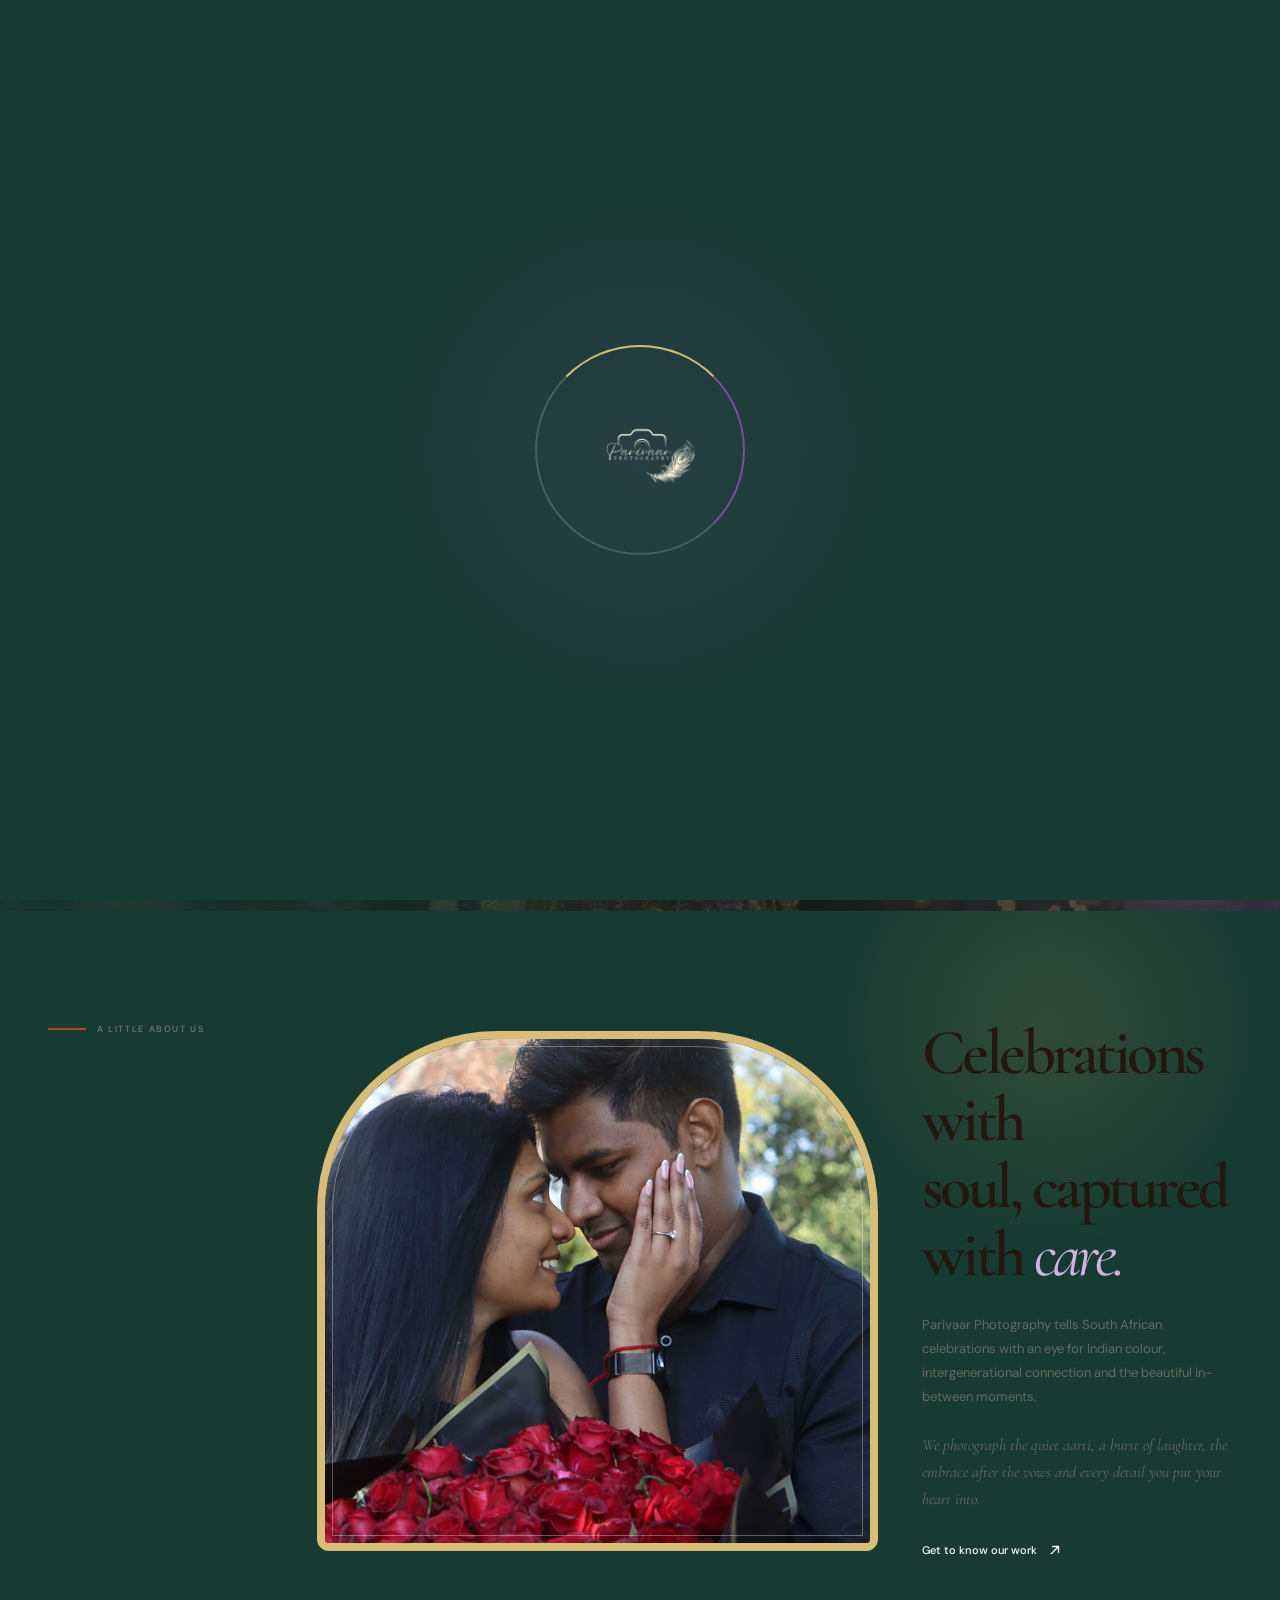
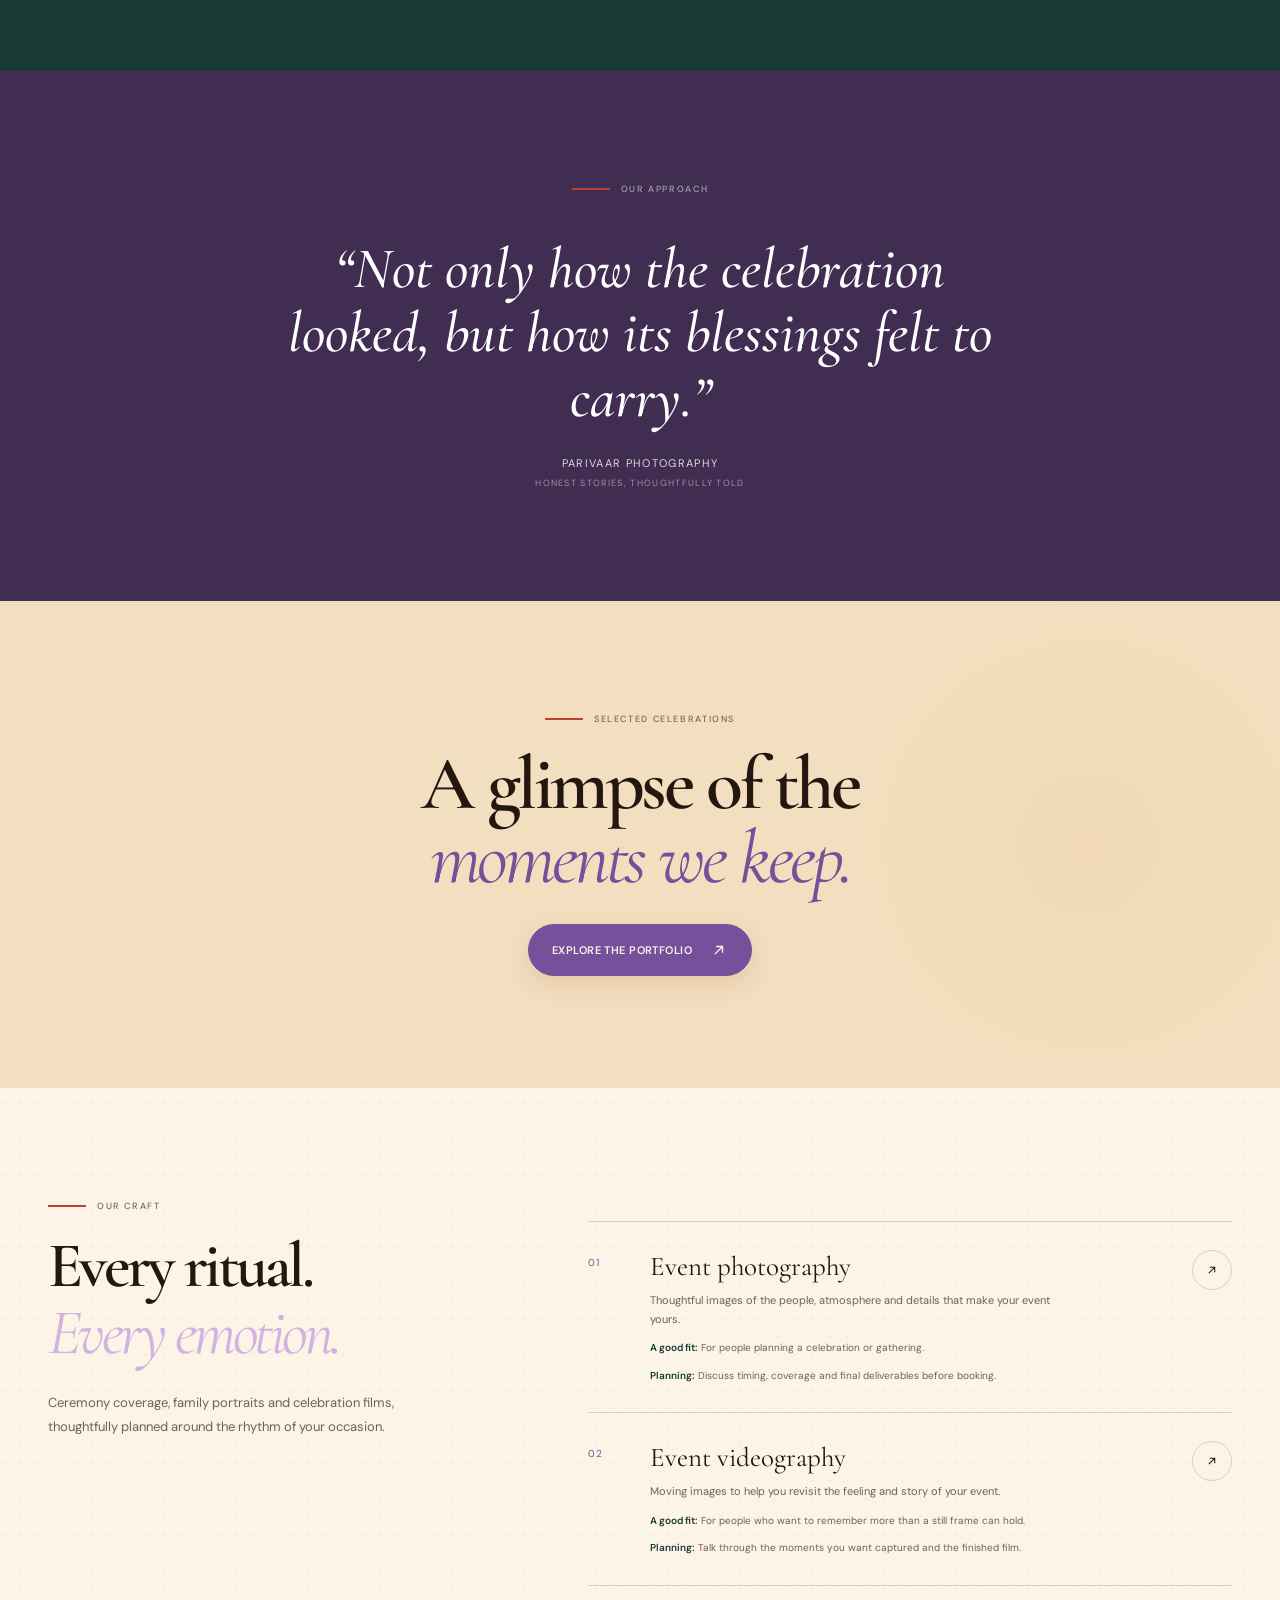
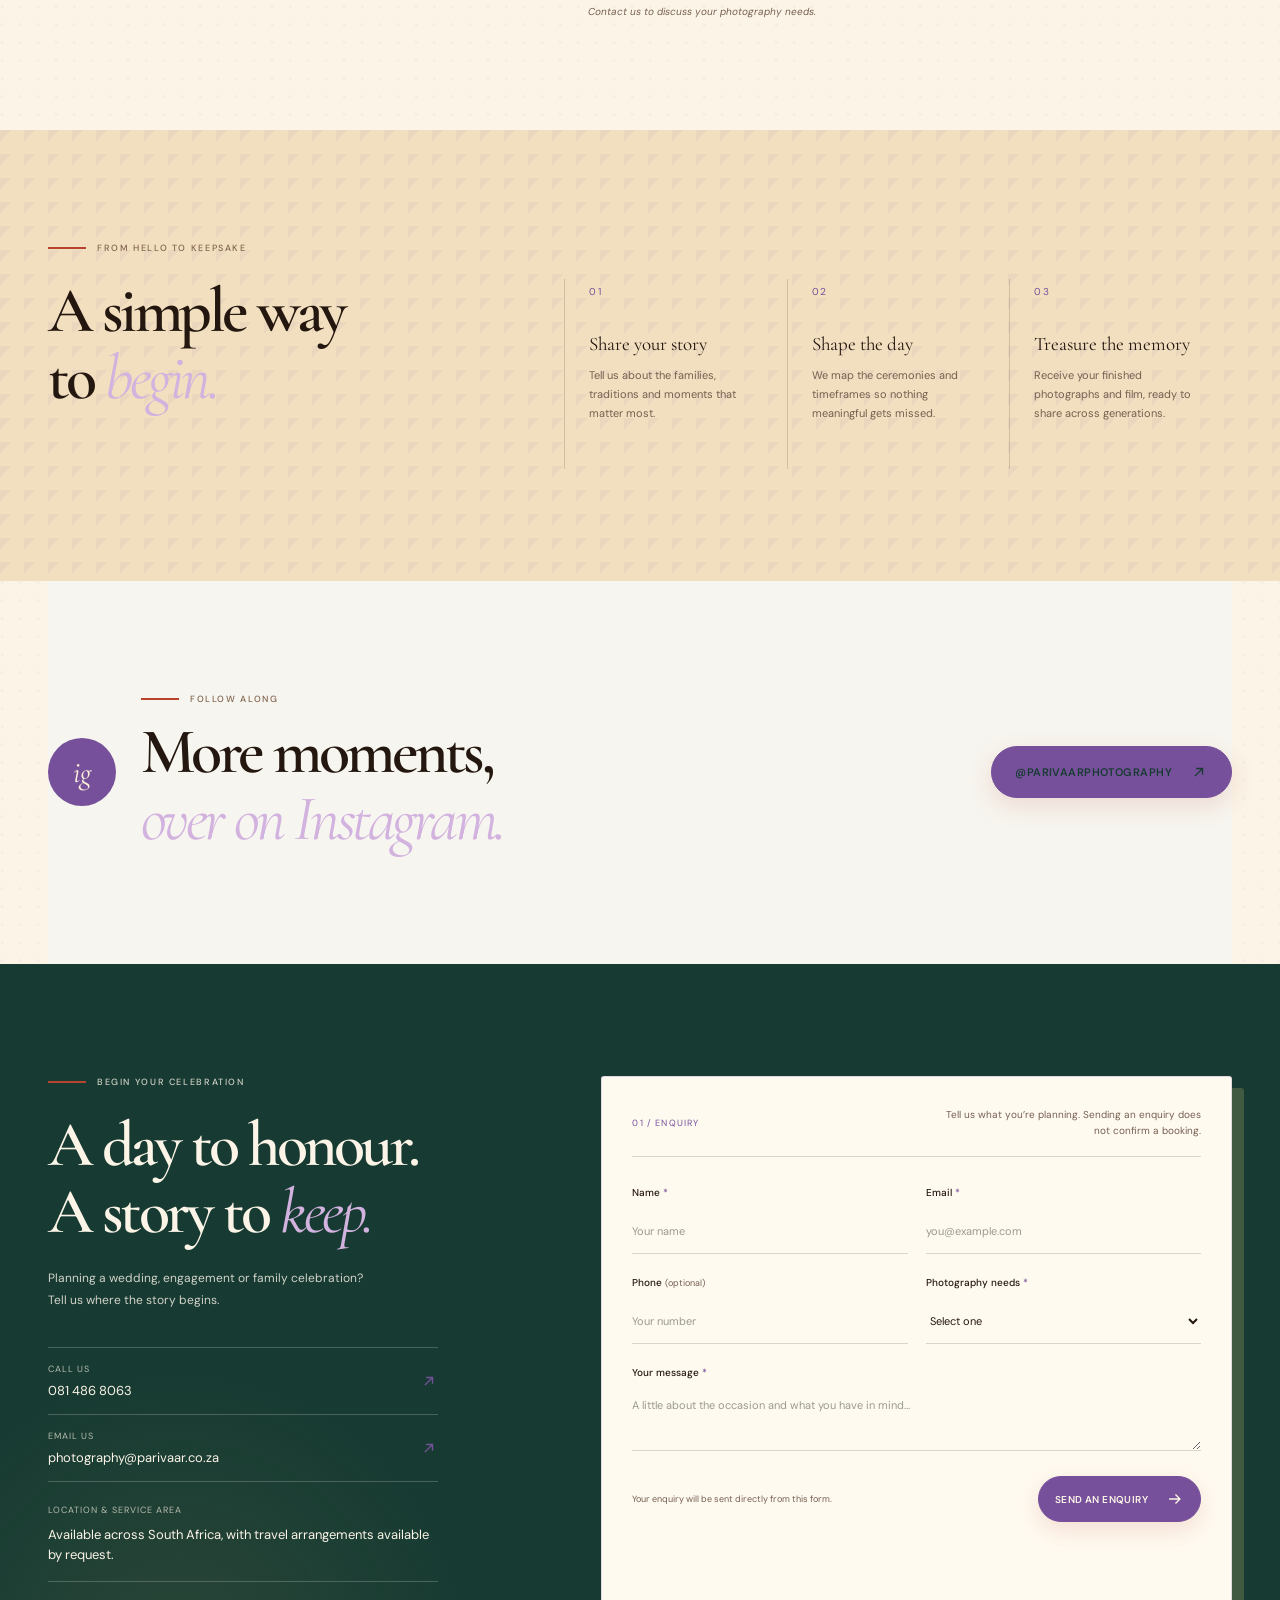
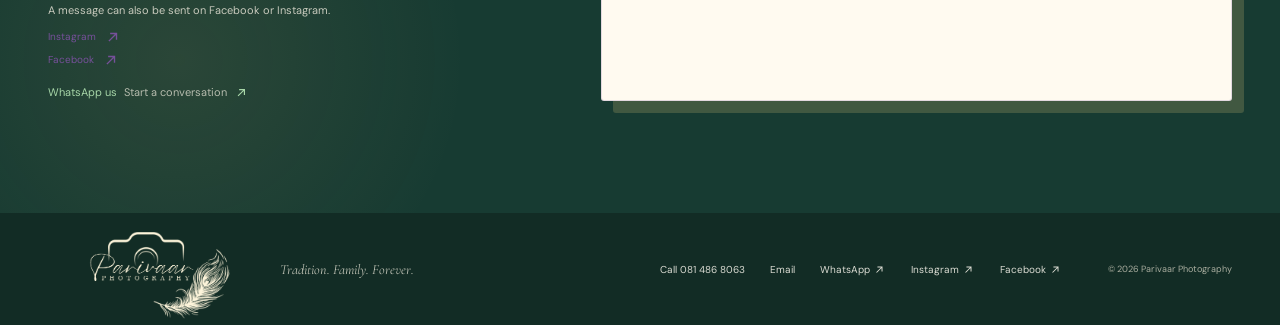
==== index.html @ 9e21ea5f "Add files via upload 1st test for the website" ====
<!doctype html>
<html lang="en">
  <head>
    <meta charset="UTF-8" />
    <meta name="viewport" content="width=device-width, initial-scale=1.0" />
    <meta name="theme-color" content="#304638" />
    <meta
      name="description"
      content="Parivaar Photography captures events through photography and videography. Get in touch to discuss your photography needs."
    />
    <meta property="og:title" content="Parivaar Photography — Moments, remembered" />
    <meta
      property="og:description"
      content="Event photography and videography by Parivaar Photography. Contact us to discuss your photography needs."
    />
    <meta property="og:type" content="website" />
    <title>Parivaar Photography — Moments, remembered</title>
    <link rel="preconnect" href="https://fonts.googleapis.com" />
    <link rel="preconnect" href="https://fonts.gstatic.com" crossorigin />
    <link
      href="https://fonts.googleapis.com/css2?family=DM+Sans:wght@400;500;600;700&family=Cormorant+Garamond:ital,wght@0,500;0,600;1,500&family=Playfair+Display:wght@400;500;600&display=swap"
      rel="stylesheet"
    />
    <script type="module" crossorigin src="/assets/main-JdEcLT1z.js"></script>
    <link rel="modulepreload" crossorigin href="/assets/styles-Bk2eVYjl.js">
    <link rel="modulepreload" crossorigin href="/assets/App-BiT5MxZ3.js">
    <link rel="stylesheet" crossorigin href="/assets/styles-DM1XpY5y.css">
  </head>
  <body>
    <div id="root"></div>
  </body>
</html>
---- assets/styles-DM1XpY5y.css ----
:root{font-family:DM Sans,sans-serif;color:#242820;background:#f5f2ea;font-synthesis:none;text-rendering:optimizeLegibility;-webkit-font-smoothing:antialiased;-moz-osx-font-smoothing:grayscale;font-optical-sizing:auto;font-weight:400;--paper: #f5f2ea;--paper-deep: #ece9ef;--ink: #242820;--muted: #73756a;--green: #304638;--green-light: #687b69;--purple: #76538d;--purple-light: #cbb8df;--rule: rgba(36, 40, 32, .18);--serif: "Playfair Display", Georgia, serif}*{box-sizing:border-box}html{min-width:320px;scroll-behavior:smooth;scroll-padding-top:6rem}body{min-width:320px;margin:0}body,button,input,select,textarea{font-family:DM Sans,sans-serif}button,a,input,select,textarea{-webkit-tap-highlight-color:transparent}a{color:inherit;text-decoration:none}button,input,select,textarea{font:inherit}button:focus-visible,a:focus-visible,input:focus-visible,select:focus-visible,textarea:focus-visible{outline:2px solid var(--purple);outline-offset:4px}::selection{color:var(--paper);background:var(--green)}.section-wrap{width:min(100% - 112px,1320px);margin-inline:auto}.section-space{padding-block:132px}.skip-link{position:fixed;z-index:20;top:12px;left:12px;padding:12px 16px;transform:translateY(-160%);color:var(--paper);background:var(--green)}.skip-link:focus{transform:translateY(0)}.site-header{position:relative;z-index:5;border-bottom:1px solid var(--rule)}.header-inner{display:flex;width:min(100% - 112px,1440px);min-height:92px;align-items:center;justify-content:space-between;margin-inline:auto}.brand{display:inline-flex;align-items:center;gap:12px;min-width:206px}.brand__monogram{display:grid;width:40px;height:40px;place-items:center;border:1px solid var(--green);border-radius:50%;color:var(--green);font-family:var(--serif);font-size:24px;line-height:1}.brand__monogram span{color:var(--purple)}.brand__name{display:grid;gap:2px;font-size:10px;font-weight:600;letter-spacing:.14em;line-height:1.15;text-transform:uppercase}.main-nav{display:flex;align-items:center;gap:clamp(22px,3.2vw,52px);margin-left:auto;margin-right:clamp(35px,6vw,92px)}.main-nav a,.footer-links a{transition:color .18s ease}.main-nav a{color:#56584f;font-size:12px}.main-nav a:hover,.footer-links a:hover{color:var(--purple)}.button{display:inline-flex;min-height:54px;align-items:center;justify-content:center;gap:18px;padding:0 23px;border:1px solid var(--green);color:var(--paper);background:var(--green);cursor:pointer;font-size:12px;font-weight:500;transition:color .18s ease,background .18s ease,border-color .18s ease}.button:hover{border-color:var(--purple);background:var(--purple)}.button--small{min-height:44px;gap:12px;padding-inline:16px;font-size:11px}.button--outline:hover{color:var(--paper);background:var(--green);border-color:var(--green)}.arrow-icon{width:18px;height:18px;flex:0 0 auto;transition:transform .18s ease}a:hover .arrow-icon,button:hover .arrow-icon{transform:translate(3px)}.arrow-icon--diagonal{transform:rotate(-45deg)}a:hover .arrow-icon--diagonal,button:hover .arrow-icon--diagonal{transform:rotate(-45deg) translate(3px)}.hero{position:relative;display:grid;min-height:690px;grid-template-columns:.92fr 1.08fr;align-items:center;padding-block:72px 105px}.hero__copy{position:relative;z-index:1;padding:0 0 25px 3.6%}.eyebrow{display:flex;align-items:center;gap:11px;margin:0;color:var(--muted);font-size:10px;font-weight:500;letter-spacing:.13em;text-transform:uppercase}.eyebrow__line{width:28px;height:1px;background:var(--purple)}h1,h2,h3,p,figure{margin-top:0}.hero h1{margin:32px 0 22px;font-family:var(--serif);font-size:clamp(68px,8.3vw,116px);font-weight:400;letter-spacing:-.07em;line-height:.98}h1 em,h2 em{color:var(--purple);font-weight:400}.hero__intro{max-width:355px;margin-bottom:30px;color:#696b61;font-size:14px;line-height:1.8}.hero__note{display:block;margin-top:24px;color:#898a7f;font-family:var(--serif);font-size:14px;font-style:italic}.hero__visual{position:relative;min-height:510px;margin-left:-3%}.hero__image,.photo-placeholder--hero{width:100%;height:510px}.hero__image{display:block;object-fit:cover;object-position:center}.photo-placeholder{position:relative;display:grid;overflow:hidden;place-items:center;isolation:isolate;background:#777a66}.photo-placeholder:before,.photo-placeholder:after,.photo-placeholder__sun,.photo-placeholder__landscape{position:absolute;z-index:-1;display:block;content:""}.photo-placeholder--olive{background:radial-gradient(ellipse at 68% 28%,rgba(172,160,194,.38),transparent 31%),linear-gradient(132deg,#687761,#304638 63%,#252f29)}.photo-placeholder--plum{background:radial-gradient(ellipse at 31% 35%,rgba(205,184,223,.46),transparent 34%),linear-gradient(145deg,#88749a,#544766 57%,#343642)}.photo-placeholder--lavender{background:radial-gradient(ellipse at 74% 26%,rgba(212,199,231,.52),transparent 31%),linear-gradient(138deg,#85819a,#5c6959 58%,#304638)}.photo-placeholder:before{top:9%;right:12%;bottom:9%;left:12%;border:1px solid rgba(245,242,234,.28)}.photo-placeholder--arch:after{bottom:-7%;left:24%;width:50%;height:83%;border:1px solid rgba(245,242,234,.48);border-bottom:0;border-radius:48% 48% 0 0}.photo-placeholder--window:after{top:19%;right:14%;width:43%;height:52%;border:1px solid rgba(245,242,234,.55);transform:rotate(7deg)}.photo-placeholder--circle:after{top:16%;left:24%;width:54%;aspect-ratio:1;border:1px solid rgba(245,242,234,.5);border-radius:50%}.photo-placeholder__sun{top:24%;left:51%;width:21%;aspect-ratio:1;border-radius:50%;background:#d6c7e780;filter:blur(1px)}.photo-placeholder__landscape{right:-12%;bottom:9%;left:-12%;height:37%;border-radius:50% 50% 0 0;background:#19221d61;transform:rotate(-5deg)}.photo-placeholder__caption{position:absolute;right:14%;bottom:13%;left:14%;display:grid;gap:6px;color:#f5f2ea;text-align:center}.photo-placeholder__caption-title{font-family:var(--serif);font-size:clamp(23px,2.5vw,34px);font-style:italic}.photo-placeholder__caption-note{font-size:9px;letter-spacing:.12em;opacity:.75;text-transform:uppercase}.photo-placeholder--hero:before{top:5%;right:5%;bottom:5%;left:5%}.photo-placeholder--hero .photo-placeholder__caption{right:10%;bottom:9%;left:10%}.photo-placeholder--hero .photo-placeholder__caption-title{font-size:clamp(26px,3vw,42px)}.hero__stamp{position:absolute;top:54px;right:-35px;display:grid;width:112px;height:112px;align-content:center;justify-content:center;border-radius:50%;color:var(--paper);background:var(--purple);font-family:var(--serif);font-size:15px;font-style:italic;line-height:1.2;text-align:center;transform:rotate(9deg)}.hero__visual-index{position:absolute;right:0;bottom:-28px;color:var(--muted);font-size:9px;letter-spacing:.14em}.hero__scroll{position:absolute;bottom:38px;left:3.6%;display:inline-flex;align-items:center;gap:13px;color:var(--muted);font-size:9px;letter-spacing:.11em;text-transform:uppercase}.hero__scroll-line{width:38px;height:1px;background:var(--purple);transition:width .18s ease}.hero__scroll:hover .hero__scroll-line{width:54px}.section-heading{display:flex;align-items:end;justify-content:space-between;margin-bottom:48px}.section-heading h2,.about h2,.services h2,.process h2,.instagram h2,.contact h2{margin:20px 0 0;font-family:var(--serif);font-size:clamp(44px,5.5vw,72px);font-weight:400;letter-spacing:-.055em;line-height:1.05}.section-heading__aside{max-width:245px;margin:0 0 5px;color:var(--muted);font-size:12px;line-height:1.75}.section-heading__aside span{display:block;margin-top:4px;font-size:10px;font-style:italic}.portfolio-page-intro{padding-top:88px;padding-bottom:20px}.portfolio-page-intro h1{margin:28px 0 16px;font-family:var(--serif);font-size:clamp(58px,8vw,104px);font-weight:400;letter-spacing:-.065em;line-height:.98}.portfolio-page-intro h1 em{color:var(--purple);font-weight:400}.portfolio-page-intro>p:last-child{max-width:390px;margin-bottom:0;color:#696b61;font-size:13px;line-height:1.8}.portfolio{padding-top:58px;padding-bottom:130px}.portfolio-grid{display:grid;grid-template-columns:1.04fr .82fr 1.04fr;align-items:start;gap:24px}.portfolio-card{min-width:0;margin-bottom:0}.portfolio-card:nth-child(3n+2){margin-top:62px}.portfolio-card:nth-child(3n+3){margin-top:15px}.portfolio-card__link{display:block;overflow:hidden;width:100%;background:#e7e2d9}.portfolio-card__image{display:block;width:100%;height:clamp(250px,32vw,430px);object-fit:cover;transition:transform .5s cubic-bezier(.2,.65,.3,1)}.portfolio-card:nth-child(3n+2) .portfolio-card__image{height:clamp(230px,29vw,390px)}.portfolio-card:nth-child(3n+3) .portfolio-card__image{height:clamp(250px,34vw,440px)}.portfolio-card__link:hover .portfolio-card__image{transform:scale(1.035)}.portfolio-card__caption{display:flex;justify-content:space-between;padding-top:14px;color:var(--green);font-family:var(--serif);font-size:16px}.portfolio-card__index{color:#999a8d;font-family:DM Sans,sans-serif;font-size:9px}.portfolio__bottom{display:flex;align-items:center;justify-content:space-between;margin-top:42px;padding-top:16px;border-top:1px solid var(--rule);color:var(--muted);font-size:9px;letter-spacing:.1em;text-transform:uppercase}.text-link{display:inline-flex;align-items:center;gap:9px;color:var(--green);font-size:11px;font-weight:500;letter-spacing:0;text-transform:none}.about{overflow:hidden;background:var(--green);color:var(--paper)}.about__inner{position:relative;display:grid;grid-template-columns:.72fr 1.3fr .6fr;gap:38px}.about__eyebrow{display:flex;flex-direction:column;justify-content:space-between;min-height:300px}.about .eyebrow{color:#d1d1c5}.about__number{color:#a4a99a;font-size:10px;letter-spacing:.15em}.about__number i{padding-inline:7px;color:#bca8d1;font-style:normal}.about h2{margin:-4px 0 25px;color:var(--paper)}.about__body>p{max-width:480px;margin-bottom:15px;color:#d2d3c9;font-size:13px;line-height:1.85}.about__body .about__placeholder{max-width:430px;margin-top:23px;padding:13px 16px;border-left:1px solid var(--purple-light);color:#d2d3c9;background:#f5f2ea0f;font-size:11px;line-height:1.7}.about__body .text-link{margin-top:12px;color:#e6dcf0}.about__ornament{display:grid;align-content:center;justify-content:end;color:#f5f2ea2e;font-family:var(--serif);font-size:clamp(27px,3.2vw,46px);font-style:italic;line-height:1.08;text-align:right;transform:rotate(-8deg)}.services{display:grid;grid-template-columns:.84fr 1.16fr;gap:clamp(55px,11vw,160px)}.services__intro h2{margin-bottom:25px}.services__intro>p:last-child{max-width:350px;margin-bottom:0;color:var(--muted);font-size:13px;line-height:1.8}.services-list{padding-top:21px}.service-item{display:grid;grid-template-columns:42px 1fr 30px;align-items:start;gap:18px;padding:25px 0;border-bottom:1px solid var(--rule)}.service-item:first-child{border-top:1px solid var(--rule)}.service-item__number{padding-top:6px;color:var(--purple);font-size:10px;letter-spacing:.12em}.service-item h3{margin:0 0 8px;font-family:var(--serif);font-size:24px;font-weight:400}.service-item p{max-width:400px;margin:0;color:var(--muted);font-size:11px;line-height:1.75}.service-item .service-item__detail{margin-top:10px;font-size:10px}.service-item__detail strong{color:var(--green);font-weight:600}.service-item__link{display:grid;width:32px;height:32px;place-items:center;border:1px solid var(--rule);border-radius:50%;transition:color .18s ease,background .18s ease,border-color .18s ease}.service-item__link:hover{border-color:var(--green);color:#fff;background:var(--green)}.service-item__link .arrow-icon{width:14px;height:14px}.services-list__note{margin:19px 0 0;color:var(--muted);font-size:10px;font-style:italic}.process__inner{display:grid;grid-template-columns:.77fr 1.23fr;gap:clamp(60px,11vw,160px)}.process h2{margin-top:23px}.process__steps{display:grid;grid-template-columns:repeat(3,1fr);align-items:start;padding-top:37px}.process-step{min-height:175px;padding:0 21px;border-left:1px solid var(--rule)}.process-step__number{display:inline-block;margin-bottom:34px;color:var(--purple);font-size:10px;letter-spacing:.12em}.process-step h3{margin:0 0 11px;font-family:var(--serif);font-size:19px;font-weight:400}.process-step p{max-width:200px;margin:0;color:var(--muted);font-size:11px;line-height:1.75}.instagram{display:flex;align-items:center;justify-content:space-between;gap:25px}.instagram__mark{display:grid;width:68px;height:68px;flex:0 0 auto;place-items:center;border:1px solid var(--rule);border-radius:50%;color:var(--purple);font-family:var(--serif);font-size:30px;font-style:italic}.instagram__copy{margin-right:auto}.instagram h2{margin-top:13px;font-size:clamp(34px,4vw,52px)}.instagram .button{flex:0 0 auto}.contact{color:var(--paper);background:var(--green)}.contact__inner{display:grid;grid-template-columns:.82fr 1.18fr;gap:clamp(50px,9vw,128px)}.contact .eyebrow{color:#d1d1c5}.contact h2{margin-top:23px}.contact h2 em{color:var(--purple-light)}.contact__lead{max-width:330px;margin:23px 0 35px;color:#d2d3c9;font-size:12px;line-height:1.8}.contact-details{display:grid;gap:0;max-width:390px}.contact-details a{display:grid;grid-template-columns:1fr auto;gap:7px;padding:15px 0;border-bottom:1px solid rgba(245,242,234,.22)}.contact-details a:first-child{border-top:1px solid rgba(245,242,234,.22)}.contact-details span{grid-column:1;color:#b6bbad;font-size:9px;letter-spacing:.11em;text-transform:uppercase}.contact-details strong{grid-column:1;font-size:13px;font-weight:400}.contact-details .arrow-icon{grid-column:2;grid-row:1 / span 2;align-self:center;color:#cbb8df}.contact-service-area{max-width:390px;padding:15px 0;border-bottom:1px solid rgba(245,242,234,.22)}.contact-service-area>span{color:#b6bbad;font-size:9px;letter-spacing:.11em;text-transform:uppercase}.contact-service-area p{margin:7px 0 0;color:var(--paper);font-size:13px;line-height:1.6}.contact__instagram{display:inline-flex;align-items:center;gap:8px;margin-top:21px;color:#ded0ed;font-size:10px}.contact-form{padding:30px;color:var(--ink);background:var(--paper)}.contact-form__heading{display:flex;align-items:baseline;justify-content:space-between;gap:20px;margin-bottom:29px;padding-bottom:17px;border-bottom:1px solid var(--rule)}.contact-form__heading span{color:var(--purple);font-size:9px;letter-spacing:.13em;text-transform:uppercase}.contact-form__heading p{max-width:260px;margin:0;color:var(--muted);font-size:10px;line-height:1.6;text-align:right}.form-grid{display:grid;grid-template-columns:1fr 1fr;gap:22px 18px}.form-field{display:grid;gap:9px}.form-field>span{font-size:10px;font-weight:500}.form-field>span i{color:var(--purple);font-style:normal}.form-field small{color:var(--muted);font-size:9px;font-weight:400}.form-field input,.form-field select,.form-field textarea{width:100%;min-height:42px;padding:10px 0;border:0;border-bottom:1px solid var(--rule);border-radius:0;color:var(--ink);background:transparent;font-size:11px}.form-field select{cursor:pointer}.form-field textarea{min-height:75px;resize:vertical}.form-field input::placeholder,.form-field textarea::placeholder{color:#999a90}.form-field--wide{grid-column:1 / -1}.contact-form__footer{display:flex;align-items:center;justify-content:space-between;gap:16px;margin-top:25px}.contact-form__footer p{display:flex;align-items:flex-start;gap:8px;max-width:200px;margin:0;color:var(--muted);font-size:9px;line-height:1.6}.contact-form__footer .contact-form__status--success{color:#304638}.contact-form__footer .contact-form__status--error,.contact-form__footer .contact-form__status--activation{color:#b13d3d}.contact-form__status-icon{width:17px;height:17px;flex:0 0 17px;margin-top:1px;overflow:visible;stroke:currentColor;stroke-linecap:round;stroke-linejoin:round;stroke-width:2}.contact-form__status-mark{stroke-dasharray:24;stroke-dashoffset:24;animation:status-mark-draw .36s ease-out forwards}.contact-form__status-mark--cross{stroke-dasharray:32;stroke-dashoffset:32}@keyframes status-mark-draw{to{stroke-dashoffset:0}}.contact-form .button{min-height:46px;padding-inline:16px;font-size:10px}.site-footer{color:var(--paper);background:#292f27}.site-footer__inner{display:flex;min-height:112px;align-items:center;justify-content:space-between;gap:22px}.brand--footer .brand__monogram{border-color:#f5f2ea8c;color:var(--paper)}.brand--footer .brand__name{color:var(--paper)}.site-footer__tagline{margin:0 auto 0 20px;color:#bfc2b5;font-family:var(--serif);font-size:14px;font-style:italic}.footer-links{display:flex;align-items:center;gap:25px;color:#dbdcd3;font-size:10px}.footer-links a{display:inline-flex;align-items:center;gap:3px}.footer-links .arrow-icon{width:13px;height:13px}.site-footer__copyright{margin:0 0 0 24px;color:#a9ad9f;font-size:9px}@media(min-width:1440px){.hero{min-height:770px}.hero__visual{min-height:570px}.hero__image,.photo-placeholder--hero{height:570px}}@media(max-width:1050px){.section-wrap,.header-inner{width:min(100% - 64px,1320px)}.main-nav{gap:22px;margin-right:28px}.brand{min-width:auto}.hero{min-height:620px}.hero__visual{min-height:460px}.hero__image,.photo-placeholder--hero{height:460px}.about__inner{grid-template-columns:.55fr 1.35fr .55fr}.process__inner{grid-template-columns:.62fr 1.38fr;gap:45px}.process-step{padding-inline:14px}.contact__inner{gap:46px}.contact-form{padding:25px}.site-footer__inner{flex-wrap:wrap;padding-block:24px}}@media(max-width:900px){.header-inner{width:calc(100% - 64px);min-height:75px}.brand__monogram{width:35px;height:35px;font-size:21px}.brand__name{font-size:9px}.menu-toggle{display:inline-flex;align-items:center;gap:11px;margin-left:auto;padding:10px 0 10px 10px;border:0;color:var(--green);background:transparent;cursor:pointer;font-size:10px;text-transform:uppercase}.menu-toggle__icon{display:grid;width:20px;gap:5px}.menu-toggle__icon i{height:1px;background:currentColor;transition:transform .18s ease}.menu-toggle__icon.is-open i:first-child{transform:translateY(3px) rotate(45deg)}.menu-toggle__icon.is-open i:last-child{transform:translateY(-3px) rotate(-45deg)}.main-nav{position:absolute;top:100%;right:0;left:0;display:none;align-items:stretch;gap:0;margin:0;padding:6px 32px 17px;border-bottom:1px solid var(--rule);background:var(--paper)}.main-nav--open{display:grid}.main-nav a{padding:13px 0;border-top:1px solid var(--rule);font-size:12px}.header-cta{min-height:39px;gap:5px;margin-left:19px;padding-inline:10px;font-size:9px}.header-cta .arrow-icon{width:14px;height:14px}}@media(max-width:760px){html{scroll-padding-top:5rem}.section-wrap,.header-inner{width:calc(100% - 40px)}.section-space{padding-block:84px}.hero{min-height:auto;grid-template-columns:1fr;gap:38px;padding-top:57px;padding-bottom:72px}.hero__copy{padding:0}.hero h1{margin:22px 0 17px;font-size:clamp(67px,17vw,104px)}.hero__intro{max-width:400px;font-size:13px}.hero__visual{min-height:390px;margin:0 12px 0 0}.hero__image,.photo-placeholder--hero{height:min(105vw,470px);min-height:355px}.hero__stamp{top:23px;right:-19px;width:86px;height:86px;font-size:12px}.hero__scroll{bottom:27px;left:0}.portfolio{padding-top:32px;padding-bottom:84px}.section-heading{display:block;margin-bottom:29px}.section-heading h2,.about h2,.services h2,.process h2,.contact h2{font-size:clamp(43px,11vw,64px)}.section-heading__aside{margin-top:18px}.portfolio-page-intro{padding-top:62px}.portfolio-page-intro h1{font-size:clamp(52px,12vw,72px)}.portfolio-grid{grid-template-columns:1fr 1fr;gap:26px 13px}.portfolio-card:nth-child(3n+2),.portfolio-card:nth-child(3n+3){margin-top:0}.portfolio-card:nth-child(2n){margin-top:38px}.portfolio-card__image,.portfolio-card:nth-child(3n+2) .portfolio-card__image,.portfolio-card:nth-child(3n+3) .portfolio-card__image{height:clamp(225px,70vw,340px)}.portfolio-card__caption{padding-top:10px;font-size:13px}.about__inner{grid-template-columns:1fr;gap:36px}.about__eyebrow{min-height:0;flex-direction:row}.about__number{display:none}.about__body>p{font-size:12px}.about__ornament{position:absolute;right:4px;bottom:-63px;font-size:25px;opacity:.6}.services{grid-template-columns:1fr;gap:33px}.services__intro>p:last-child{max-width:470px}.services-list{padding-top:0}.service-item{grid-template-columns:30px 1fr 30px;gap:10px}.service-item h3{font-size:22px}.process__inner{grid-template-columns:1fr;gap:18px}.process__steps{grid-template-columns:1fr;padding-top:18px}.process-step{min-height:auto;padding:20px 0 21px 17px;border-top:1px solid var(--rule);border-left:1px solid var(--rule)}.process-step__number{margin-bottom:12px}.process-step p{max-width:330px}.instagram{display:grid;grid-template-columns:auto 1fr;gap:22px 15px}.instagram__mark{width:53px;height:53px;font-size:25px}.instagram h2{font-size:clamp(31px,8vw,45px)}.instagram>.button{grid-column:1 / -1;justify-self:start}.contact__inner{grid-template-columns:1fr;gap:43px}.contact__lead{margin-bottom:24px}.contact-form{padding:23px 18px}.contact-form__heading{align-items:start;flex-direction:column;gap:10px}.contact-form__heading p{max-width:none;text-align:left}.form-grid{grid-template-columns:1fr;gap:18px}.form-field--wide{grid-column:auto}.contact-form__footer{align-items:start;flex-direction:column-reverse}.site-footer__inner{display:grid;grid-template-columns:1fr auto;gap:21px 14px;padding-block:28px}.site-footer__tagline{display:none}.footer-links{grid-column:1 / -1;grid-row:2;justify-content:flex-start;gap:21px}.site-footer__copyright{margin:0;text-align:right}}@media(prefers-reduced-motion:reduce){*,*:before,*:after{scroll-behavior:auto!important;transition-duration:.01ms!important;animation-duration:.01ms!important;animation-iteration-count:1!important}}.admin-page{min-height:100vh;background:var(--paper)}.admin-header{display:flex;min-height:84px;align-items:center;justify-content:space-between;border-bottom:1px solid var(--rule)}.admin-header__actions{display:flex;align-items:center;gap:24px;color:var(--muted);font-size:12px}.admin-text-button{padding:6px 0;border:0;border-bottom:1px solid currentColor;color:var(--green);background:transparent;cursor:pointer;font-size:12px}.admin-loading,.admin-empty{color:var(--muted);font-size:13px;line-height:1.7}.admin-loading{width:min(100% - 112px,1320px);margin:72px auto}.admin-login{padding-block:100px}.admin-login h1,.admin-title-row h1{margin:28px 0;font-family:var(--serif);font-size:64px;font-weight:400;line-height:1}.admin-login h1 em,.admin-title-row h1 em{color:var(--purple);font-weight:400}.admin-login__form{display:grid;width:min(100%,380px);gap:22px}.admin-main{padding-block:68px 100px}.admin-title-row{display:flex;align-items:flex-end;justify-content:space-between;gap:48px;margin-bottom:38px}.admin-title-row h1{margin-bottom:0}.admin-title-row__note{max-width:290px;margin-bottom:5px;color:var(--muted);font-size:13px;line-height:1.7}.admin-message{margin:0 0 22px;padding:13px 15px;border-left:2px solid var(--green);color:var(--green);background:#3046380f;font-size:12px;line-height:1.6}.admin-message--error{border-color:#b13d3d;color:#9d3434;background:#b13d3d0f}.admin-workspace{display:grid;grid-template-columns:minmax(0,1.35fr) minmax(280px,.65fr);border-top:1px solid var(--rule);border-bottom:1px solid var(--rule)}.admin-browser{min-width:0;padding:24px 28px 32px 0}.admin-publish{min-width:0;padding:24px 0 32px 28px;border-left:1px solid var(--rule)}.admin-section-heading{display:flex;align-items:baseline;justify-content:space-between;gap:16px}.admin-section-heading h2,.admin-publish h2{margin-bottom:18px;font-family:var(--serif);font-size:26px;font-weight:400}.admin-section-heading>span{color:var(--muted);font-size:11px}.admin-breadcrumb{display:flex;min-height:38px;align-items:center;justify-content:space-between;gap:12px;margin-bottom:14px;border-bottom:1px solid var(--rule);color:var(--muted);font-size:11px;overflow-wrap:anywhere}.admin-file-grid{display:grid;grid-template-columns:repeat(auto-fill,minmax(132px,1fr));gap:18px 14px}.admin-file{display:grid;min-width:0;gap:5px;padding:0 0 8px;border:0;border-bottom:1px solid transparent;color:var(--ink);background:transparent;cursor:pointer;text-align:left}.admin-file:hover,.admin-file.is-selected{border-bottom-color:var(--green)}.admin-file img,.admin-folder-icon{display:grid;width:100%;aspect-ratio:4 / 3;place-items:center;color:var(--green);background:#e6e9e1;object-fit:cover}.admin-folder-icon{font-size:14px;font-weight:600;letter-spacing:.08em}.admin-file__name{overflow:hidden;font-size:11px;text-overflow:ellipsis;white-space:nowrap}.admin-file__meta,.admin-publish__filename{color:var(--muted);font-size:10px}.admin-publish__form{display:grid;gap:18px}.admin-publish__preview{width:100%;max-height:320px;aspect-ratio:4 / 3;background:#e6e9e1;object-fit:contain}.admin-publish__filename{margin:-10px 0 0;overflow-wrap:anywhere}.admin-publish .form-field{gap:4px}.admin-publish .button{justify-self:start}@media(max-width:760px){.admin-header,.admin-loading{width:calc(100% - 40px)}.admin-header{min-height:72px}.admin-header .brand{min-width:auto}.admin-header__actions{gap:12px;font-size:10px}.admin-login,.admin-main{width:calc(100% - 40px)}.admin-login{padding-block:70px}.admin-login h1,.admin-title-row h1{font-size:46px}.admin-title-row{display:block}.admin-title-row__note{margin-top:16px}.admin-workspace{grid-template-columns:1fr}.admin-browser{padding:22px 0 28px}.admin-publish{padding:24px 0 30px;border-top:1px solid var(--rule);border-left:0}.admin-file-grid{grid-template-columns:repeat(auto-fill,minmax(110px,1fr));gap:14px 10px}}:root{--paper: #f7f5ef;--paper-deep: #eeece5;--ink: #171915;--muted: #73766d;--green: #18382d;--green-light: #52705f;--purple: #a16d54;--purple-light: #ddbda8;--rule: rgba(23, 25, 21, .13);--serif: "Playfair Display", Georgia, serif}body{background:var(--paper);color:var(--ink)}.section-wrap{width:min(calc(100% - 96px),1280px)}.section-space{padding-block:112px}.site-header{position:sticky;top:0;background:#f7f5eff0;-webkit-backdrop-filter:blur(18px);backdrop-filter:blur(18px);border-bottom-color:#17191517}.header-inner{width:min(calc(100% - 96px),1280px);min-height:78px}.brand{min-width:180px}.brand__monogram{width:42px;height:42px;border:0;border-radius:0;color:var(--paper);background:var(--green);font-size:23px;transform:rotate(-3deg)}.brand__monogram span{color:var(--purple-light)}.brand__name{font-size:9px;letter-spacing:.18em}.main-nav{gap:34px;margin-right:36px}.main-nav a{position:relative;padding:8px 0;color:#555950;font-size:11px;font-weight:600;letter-spacing:.04em}.main-nav a:after{position:absolute;right:0;bottom:0;left:0;height:1px;content:"";background:var(--purple);transform:scaleX(0);transform-origin:right;transition:transform .22s ease}.main-nav a:hover{color:var(--ink)}.main-nav a:hover:after{transform:scaleX(1);transform-origin:left}.button{min-height:52px;border:1px solid var(--green);border-radius:2px;background:var(--green);font-size:11px;font-weight:600;letter-spacing:.04em;text-transform:uppercase}.button:hover{border-color:#9b6047;background:#9b6047}.button--small{min-height:42px;padding-inline:14px}.button--outline{color:var(--green);background:transparent}.eyebrow{color:#777970;font-size:9px;letter-spacing:.18em}.eyebrow__line{width:34px;background:var(--purple)}.hero{min-height:650px;grid-template-columns:.88fr 1.12fr;padding-block:58px 82px}.hero__copy{z-index:2;padding:0 0 20px 2%}.hero h1{max-width:650px;margin:26px 0 24px;font-size:clamp(72px,7.6vw,112px);letter-spacing:-.065em;line-height:.91}h1 em,h2 em{color:var(--purple)}.hero__intro{max-width:390px;color:#62665d;font-size:15px;line-height:1.75}.hero__note{display:none}.hero__visual{min-height:560px;margin-left:-8%}.hero__image,.photo-placeholder--hero{height:560px}.hero__image{border-radius:190px 190px 10px 10px;object-position:center 44%;box-shadow:18px 18px #18382d12}.hero__stamp{right:-28px;width:105px;height:105px;border:7px solid var(--paper);background:var(--purple);font-size:13px}.hero__visual-index{right:8px;bottom:-30px;color:#85877f}.hero__scroll{bottom:28px;left:2%}.section-heading{margin-bottom:38px;padding-bottom:24px;border-bottom:1px solid var(--rule)}.section-heading h2,.about h2,.services h2,.process h2,.instagram h2,.contact h2{font-size:clamp(48px,5vw,72px);letter-spacing:-.055em}.section-heading__aside{max-width:280px;color:#74776e}.portfolio{padding-top:90px;padding-bottom:112px}.portfolio-grid{grid-template-columns:repeat(3,1fr);gap:18px}.portfolio-card:nth-child(3n+2){margin-top:54px}.portfolio-card__link{border-radius:3px;background:#e8e5dc}.portfolio-card__image,.portfolio-card:nth-child(3n+2) .portfolio-card__image,.portfolio-card:nth-child(3n+3) .portfolio-card__image{height:clamp(300px,34vw,440px);border-radius:3px}.portfolio-card:nth-child(3n+2) .portfolio-card__image{height:clamp(270px,30vw,390px)}.portfolio-card__caption{color:var(--ink);font-size:15px}.about{background:var(--green)}.about__inner{grid-template-columns:.55fr 1.25fr .7fr;gap:50px}.about h2 em{color:var(--purple-light)}.about__body .about__placeholder{border-left-color:var(--purple-light);background:#f7f5ef0f}.about__ornament{color:#f7f5ef24}.services{grid-template-columns:.78fr 1.22fr;gap:clamp(60px,10vw,140px)}.service-item{grid-template-columns:44px 1fr 40px;padding-block:28px}.service-item h3{font-size:27px}.service-item__link{width:40px;height:40px}.process{background:var(--paper-deep)}.process__inner{grid-template-columns:.72fr 1.28fr}.process-step{min-height:190px;padding-inline:24px}.instagram{min-height:260px}.instagram__mark{border-radius:50%;background:var(--green);color:var(--paper);border:0}.contact{background:#12261f}.contact-form{border-radius:3px;box-shadow:0 22px 70px #00000029}.contact-form__heading{align-items:center}.form-field input,.form-field select,.form-field textarea{min-height:46px;border-bottom-width:1px}.form-field input:focus,.form-field select:focus,.form-field textarea:focus{border-bottom-color:var(--purple);outline:none}.site-footer{background:#0d1d17}.portfolio-page-intro{padding-top:74px}.portfolio-page-intro h1{font-size:clamp(68px,8vw,108px);line-height:.92}.admin-page{background:#f3f1ea}.admin-header{min-height:76px}.admin-workspace{border:1px solid var(--rule);background:#ffffff61}.admin-browser{padding:28px;border-right:1px solid var(--rule)}.admin-publish{padding:28px;border-left:0}.admin-file{border:1px solid transparent;padding:8px;background:#fff9}.admin-file:hover,.admin-file.is-selected{border-color:var(--green)}@media(max-width:900px){.section-wrap,.header-inner{width:calc(100% - 48px)}.header-inner{min-height:72px}.main-nav{top:100%;background:#f7f5effa}.header-cta{margin-left:14px}}@media(max-width:760px){.section-wrap,.header-inner{width:calc(100% - 36px)}.section-space{padding-block:78px}.brand{min-width:auto}.brand__name,.header-cta{display:none}.hero{width:100%;grid-template-columns:1fr;gap:34px;padding-top:44px;padding-bottom:68px;overflow:hidden}.hero__copy{min-width:0;width:100%;padding:0}.hero h1{width:100%;font-size:clamp(62px,18vw,84px)}.hero__visual{min-height:390px;margin:0}.hero__image,.photo-placeholder--hero{height:min(110vw,470px)}.hero__image{border-radius:120px 120px 6px 6px}.hero__stamp{right:8px}.section-heading{align-items:start}.section-heading h2,.about h2,.services h2,.process h2,.instagram h2,.contact h2{font-size:clamp(42px,12vw,58px)}.portfolio{padding-top:72px;padding-bottom:78px}.portfolio-grid{grid-template-columns:1fr 1fr}.portfolio-card:nth-child(2n){margin-top:32px}.portfolio-card__image,.portfolio-card:nth-child(3n+2) .portfolio-card__image,.portfolio-card:nth-child(3n+3) .portfolio-card__image{height:58vw}.about__inner{gap:30px}.services{grid-template-columns:1fr;gap:28px}.service-item{grid-template-columns:32px 1fr 36px}.process__inner{gap:24px}.process-step,.instagram{min-height:0}.contact-form{box-shadow:none}.admin-workspace{border:0}.admin-browser,.admin-publish{border:1px solid var(--rule)}.admin-publish{margin-top:18px}}.brand__name{display:grid;color:#fff;line-height:1.18;text-shadow:0 1px 16px rgba(0,0,0,.18)}.menu-toggle{min-width:44px;min-height:44px;justify-content:end;border:1px solid rgba(255,255,255,.28);border-radius:50%;padding:11px;-webkit-backdrop-filter:blur(8px);backdrop-filter:blur(8px)}.menu-toggle__icon{width:20px;gap:6px}.site-header{position:absolute;width:100%;min-height:86px;border:0;color:#fff;background:linear-gradient(180deg,rgba(10,12,11,.58),transparent);-webkit-backdrop-filter:none;backdrop-filter:none}.header-inner{width:min(calc(100% - 96px),1440px);min-height:86px}.brand__monogram,.brand__name,.header-cta,.main-nav{display:none}.brand{min-width:0}.brand__name{display:grid;color:#fff}.brand--footer .brand__name{color:inherit}.brand__monogram{border:1px solid rgba(255,255,255,.7);color:#fff;background:transparent;transform:none}.brand{display:inline-flex}.brand__name{display:grid;color:#fff;font-size:9px}.menu-toggle{display:inline-flex;align-items:center;gap:12px;margin-left:auto;padding:10px 0;border:0;color:#fff;background:transparent;cursor:pointer;text-transform:uppercase}.menu-toggle>span:first-child{display:none}.menu-toggle__icon{display:grid;width:38px;gap:8px}.menu-toggle__icon i{height:1px;background:currentColor}.main-nav{position:fixed;z-index:20;top:0;right:0;display:none;width:min(420px,85vw);height:100vh;align-content:center;gap:0;margin:0;padding:70px 58px;border:0;background:#151714;box-shadow:-30px 0 80px #00000038}.main-nav--open{display:grid}.main-nav a{padding:14px 0;border-bottom:1px solid rgba(255,255,255,.12);color:#fff;font-family:var(--serif);font-size:34px;font-weight:400}.main-nav a:after{display:none}.hero{width:100%;max-width:none;min-height:100svh;grid-template-columns:1fr;margin:0;padding:0;overflow:hidden;background:#171916}.hero:after{position:absolute;z-index:1;top:0;right:0;bottom:0;left:0;content:"";background:linear-gradient(90deg,rgba(10,12,10,.48),transparent 58%,rgba(10,12,10,.12)),linear-gradient(0deg,rgba(10,12,10,.64),transparent 50%)}.hero__copy{position:absolute;z-index:3;bottom:9%;left:6%;max-width:720px;padding:0;color:#fff}.hero__note,.hero__scroll,.hero__visual-index,.hero__stamp{display:none}.hero .eyebrow{display:flex;margin-bottom:20px;color:#ffffffb8;font-size:9px}.hero .eyebrow__line{background:#ffffffb8}.hero h1{max-width:760px;margin:0 0 22px;color:#fff;font-family:DM Sans,sans-serif;font-size:clamp(54px,6vw,88px);font-weight:400;letter-spacing:-.055em;line-height:.98;text-wrap:balance}.hero h1 em{color:#fff;font-family:var(--serif);font-style:italic}.hero__intro{max-width:540px;margin:0;color:#ffffffc7;font-size:15px;line-height:1.75}.hero__copy .button{margin-top:28px;min-height:50px;border-color:#fff;color:#171916;background:#fff;box-shadow:0 12px 32px #0000001f}.hero__visual{position:absolute;z-index:0;top:0;right:0;bottom:0;left:0;min-height:100%;margin:0}.hero__image,.photo-placeholder--hero{width:100%;height:100svh;border:0;border-radius:0;box-shadow:none;object-position:center 38%}.about{background:#f1efe8;color:var(--ink)}.about__inner{grid-template-columns:.42fr 1.05fr .58fr;gap:44px;align-items:center}.about .eyebrow{color:#777970}.about h2{color:var(--ink)}.about h2 em{color:var(--purple)}.about__eyebrow{align-self:start;min-height:0}.about__body>p{color:#656960}.about__body .about__placeholder{border-left:0;padding:0;color:#656960;background:transparent;font-family:var(--serif);font-size:16px;font-style:italic;line-height:1.7}.about__body .text-link{color:var(--ink)}.about__portrait{overflow:hidden;height:520px}.about__portrait img{width:100%;height:100%;object-fit:cover;object-position:center}.about__ornament{display:none}.kind-words{background:#1d201d;color:#fff;text-align:center}.kind-words__inner{max-width:920px}.kind-words .eyebrow{justify-content:center;color:#ffffff8c}.kind-words blockquote{max-width:760px;margin:42px auto 26px;font-family:var(--serif);font-size:clamp(38px,4.5vw,66px);line-height:1.12}.kind-words__client{margin:0;color:#ffffffd1;font-size:11px;letter-spacing:.12em;text-transform:uppercase}.kind-words__client span{display:block;margin-top:7px;color:#ffffff7a;font-size:9px}.portfolio{background:#f7f5ef}.portfolio .section-heading{border:0;text-align:center;justify-content:center}.portfolio .section-heading>div{width:100%}.portfolio .section-heading .eyebrow{justify-content:center}.portfolio .section-heading__aside{display:none}.portfolio-grid{gap:18px}.portfolio-card:nth-child(3n+2){margin-top:0}.portfolio-card__image,.portfolio-card:nth-child(3n+2) .portfolio-card__image,.portfolio-card:nth-child(3n+3) .portfolio-card__image{height:clamp(320px,34vw,520px);border-radius:0}.portfolio-card__caption{justify-content:center;padding-top:12px;font-family:DM Sans,sans-serif;font-size:9px;letter-spacing:.11em;text-transform:uppercase}.portfolio-card__index{display:none}.portfolio__bottom{justify-content:center;border:0}.portfolio__bottom>span{display:none}.process{background:#e9e6dc}.instagram{background:#f7f5ef}.contact{background:#191b18}@media(max-width:760px){.site-header{min-height:72px}.header-inner{width:calc(100% - 36px);min-height:72px}.brand__name{display:grid}.menu-toggle__icon{width:30px}.hero{min-height:100svh}.hero__copy{right:18px;bottom:55px;left:18px}.hero h1{max-width:330px;font-size:clamp(44px,13vw,64px)}.hero__intro{max-width:350px;font-size:12px}.hero__image,.photo-placeholder--hero{height:100svh}.about__inner{grid-template-columns:1fr}.about__eyebrow{display:flex}.about__portrait{height:430px}.kind-words blockquote{margin-top:32px;font-size:clamp(34px,10vw,48px)}.portfolio-grid{grid-template-columns:1fr 1fr}.portfolio-card__image,.portfolio-card:nth-child(3n+2) .portfolio-card__image,.portfolio-card:nth-child(3n+3) .portfolio-card__image{height:64vw}}:root{--paper: #fbf4e7;--paper-deep: #f1dfbf;--ink: #24170f;--muted: #765f50;--green: #173b32;--green-light: #3f6857;--purple: #b8432f;--purple-light: #d99b62;--rule: rgba(36, 23, 15, .16);--serif: "Cormorant Garamond", "Playfair Display", Georgia, serif}body{background:radial-gradient(circle at 12% 14%,rgba(184,67,47,.035) 0 1px,transparent 2px),var(--paper);background-size:18px 18px}.button{border-color:#b8432f;border-radius:999px;background:#b8432f;box-shadow:0 8px 24px #b8432f26}.button:hover{border-color:#173b32;background:#173b32}.eyebrow{color:#80644f;text-transform:uppercase}.eyebrow__line{width:38px;height:2px;background:#b8432f}.hero:before{position:absolute;z-index:4;top:86px;right:0;left:0;height:12px;content:"";border-top:1px solid rgba(255,255,255,.32);background:radial-gradient(circle at 6px -2px,transparent 7px,rgba(255,255,255,.35) 8px,transparent 9px) 0 0 / 12px 12px repeat-x;opacity:.7}.hero h1{font-family:var(--serif);font-weight:600;letter-spacing:-.045em;line-height:.88}.hero h1 em{color:#f2bd73;font-weight:500}.hero__copy .button{border-color:#f4b66c;color:#24170f;background:#f4b66c;box-shadow:none}.hero__copy .button:hover{border-color:#fff;color:#173b32;background:#fff}.hero:after{background:linear-gradient(90deg,rgba(23,59,50,.72),transparent 62%,rgba(184,67,47,.15)),linear-gradient(0deg,rgba(36,23,15,.76),transparent 58%)}.portfolio{position:relative;background:linear-gradient(#fbf4e7f5,#fbf4e7f5),repeating-linear-gradient(45deg,#173b32 0 1px,transparent 1px 12px)}.section-heading h2,.about h2,.services h2,.process h2,.instagram h2,.contact h2{font-family:var(--serif);font-weight:600}h1 em,h2 em{color:#b8432f}.portfolio-card__link{border:1px solid rgba(184,67,47,.12);border-radius:120px 120px 4px 4px}.portfolio-card:nth-child(3n+2) .portfolio-card__link{border-radius:4px 4px 110px 110px}.portfolio-card__image,.portfolio-card:nth-child(3n+2) .portfolio-card__image,.portfolio-card:nth-child(3n+3) .portfolio-card__image{border-radius:inherit}.about{background:radial-gradient(circle at 82% 15%,rgba(242,189,115,.12),transparent 18%),#173b32}.about h2 em,.contact h2 em{color:#f0b86f}.about__portrait{border:8px solid #e9cda2;outline:1px solid rgba(255,255,255,.32);outline-offset:-16px;border-radius:180px 180px 12px 12px}.kind-words{background:linear-gradient(#5e231bf0,#5e231bf0),repeating-linear-gradient(45deg,transparent 0 18px,rgba(255,255,255,.08) 18px 19px)}.kind-words blockquote{font-family:var(--serif);font-weight:500;font-style:italic}.process{background:linear-gradient(135deg,rgba(184,67,47,.05) 25%,transparent 25%) 0 0 / 24px 24px,#f1dfbf}.process-step__number,.service-item__number{color:#b8432f}.instagram__mark{background:#b8432f;color:#fff3da}.contact{background:radial-gradient(circle at 14% 82%,rgba(240,184,111,.09),transparent 22%),#173b32}.contact-form{border:1px solid rgba(184,67,47,.12);background:#fffaf0;box-shadow:12px 12px #f0b86f29}.contact-form__heading span,.form-field>span i,.contact-details .arrow-icon,.contact__instagram{color:#b8432f}.form-field input:focus,.form-field select:focus,.form-field textarea:focus{border-bottom-color:#b8432f}.contact-form .button{border-radius:999px;background:#b8432f}.site-footer{background:#122c25}.contact__whatsapp{display:inline-flex;align-items:center;gap:7px;margin-top:16px;color:#a7d6a8;font-size:11px}.contact__whatsapp span{color:#fbf4e7ad}.contact__whatsapp:hover{color:#d3f0d1}.contact__whatsapp .arrow-icon{width:15px;height:15px}.contact__social{display:grid;justify-items:start;gap:5px;margin-top:20px}.contact__social p{margin:0 0 3px;color:#fbf4e7c2;font-size:11px;line-height:1.6}.contact__social .contact__instagram{margin-top:0}.portfolio-page-intro h1,.admin-title-row h1,.admin-login h1{font-family:var(--serif)}.portfolio-invite{position:relative;overflow:hidden;background:radial-gradient(circle at 85% 50%,rgba(240,184,111,.13),transparent 22%),#f1dfbf;text-align:center}.portfolio-invite__inner{display:grid;justify-items:center}.portfolio-invite h2{margin:22px 0 28px;font-family:var(--serif);font-size:clamp(44px,6vw,76px);font-weight:600;letter-spacing:-.045em;line-height:.98}.portfolio-invite h2 em{color:#b8432f}.portfolio-page-intro h1{font-family:var(--serif);font-weight:600}.main-nav{background:linear-gradient(#173b32f7,#173b32f7),repeating-linear-gradient(45deg,transparent 0 20px,rgba(255,255,255,.05) 20px 21px)}@media(max-width:760px){.hero:before{top:72px}.portfolio-card__link,.portfolio-card:nth-child(3n+2) .portfolio-card__link{border-radius:70px 70px 4px 4px}.about__portrait{border-width:5px}.contact-form{box-shadow:6px 6px #f0b86f29}}:root{--purple: #76509a;--purple-light: #d2b2df}body{background:radial-gradient(circle at 12% 14%,rgba(118,80,154,.045) 0 1px,transparent 2px),var(--paper);background-size:18px 18px}.site-header{position:relative;z-index:25;width:100%;min-height:0;border-bottom:1px solid rgba(215,189,119,.45);color:#fffaf0;background:radial-gradient(circle at 15% 50%,rgba(118,80,154,.22),transparent 25%),#173b32}.header-inner{width:min(calc(100% - 96px),1440px);min-height:100px}.brand{display:inline-flex;min-width:190px;align-items:center;gap:0}.brand__logo{display:block;width:190px;height:110px;object-fit:cover;object-position:center 55%}.brand__monogram{display:grid;width:58px;height:58px;flex:0 0 58px;place-items:center;border:1px solid #d7bd77;border-radius:50%;color:#f5e9c2;background:transparent;font-family:var(--serif);font-size:31px}.brand__monogram span{color:#d2b2df}.brand__name{display:grid;gap:3px;color:#fffaf0;text-shadow:none;line-height:1}.brand__name span:first-child{font-family:var(--serif);font-size:28px;font-weight:600;letter-spacing:.02em;text-transform:none}.brand__name span:last-child{color:#e5d7af;font-size:10px;font-weight:600;letter-spacing:.2em;text-transform:uppercase}.menu-toggle{display:none}.main-nav{position:static;display:flex;width:auto;height:auto;align-content:normal;align-items:center;gap:clamp(17px,2.5vw,36px);margin:0 28px 0 auto;padding:0;border:0;background:transparent;box-shadow:none}.main-nav a{position:relative;padding:9px 0;border:0;color:#fffaf0e0;font-family:DM Sans,sans-serif;font-size:11px;font-weight:500;letter-spacing:.12em;text-transform:uppercase}.main-nav a:after{position:absolute;right:0;bottom:1px;left:0;display:block;height:1px;content:"";background:#d7bd77;transform:scaleX(0);transform-origin:left;transition:transform .18s ease}.main-nav a:hover{color:#fff}.main-nav a:hover:after{transform:scaleX(1)}.header-cta{display:inline-flex;flex:0 0 auto;margin:0;border-color:#d7bd77;color:#fffaf0;background:#76509a;box-shadow:none}.header-cta:hover{border-color:#173b32;color:#fff;background:#173b32}.hero{min-height:min(820px,calc(100svh - 100px))}.hero__image,.photo-placeholder--hero{height:100%}.hero:after{background:linear-gradient(90deg,rgba(23,59,50,.8),transparent 64%,rgba(118,80,154,.25)),linear-gradient(0deg,rgba(23,35,29,.8),transparent 60%)}.hero h1 em,h1 em,h2 em,.portfolio-invite h2 em{color:#d2b2df}.button,.contact-form .button{border-color:#76509a;background:#76509a}.button:hover,.contact-form .button:hover{border-color:#173b32;color:#fff;background:#173b32}.hero__copy .button{border-color:#76509a;color:#fff;background:#76509a;box-shadow:none}.hero__copy .button:hover{border-color:#173b32;color:#fff;background:#173b32}.about h2 em,.contact h2 em{color:#d2b2df}.about__body .text-link{color:#fff}.about__portrait{border-color:#d7bd77}.kind-words{background:linear-gradient(#362349f2,#362349f2),repeating-linear-gradient(45deg,transparent 0 18px,rgba(255,255,255,.08) 18px 19px)}.process{background:linear-gradient(135deg,rgba(118,80,154,.06) 25%,transparent 25%) 0 0 / 24px 24px,#f1dfbf}.process-step__number,.service-item__number,.contact-form__heading span,.form-field>span i,.contact-details .arrow-icon,.contact__instagram{color:#76509a}.instagram__mark{background:#76509a}.contact-form{border-color:#76509a33;box-shadow:12px 12px #d7bd7738}.form-field input:focus,.form-field select:focus,.form-field textarea:focus{border-bottom-color:#76509a}.portfolio-card__link{border-color:#76509a33}.portfolio-invite h2 em{color:#76509a}@media(max-width:1050px)and (min-width:901px){.header-inner{width:calc(100% - 56px)}.brand{min-width:205px}.main-nav{gap:17px;margin-right:17px}.main-nav a{font-size:9px;letter-spacing:.08em}.header-cta{padding-inline:12px;font-size:9px}}@media(max-width:900px){.header-inner{width:calc(100% - 48px);min-height:82px}.menu-toggle{position:relative;z-index:22;display:inline-flex;width:46px;min-width:46px;min-height:46px;align-items:center;justify-content:center;margin-left:auto;padding:11px;border:1px solid rgba(215,189,119,.7);border-radius:50%;color:#fffaf0;background:#ffffff0a}.menu-toggle__icon{width:20px;gap:6px}.main-nav{position:fixed;z-index:20;top:0;right:0;display:none;width:min(420px,86vw);height:100svh;align-content:center;align-items:stretch;gap:0;margin:0;padding:82px 42px 38px;border-left:1px solid rgba(215,189,119,.4);background:radial-gradient(circle at 90% 15%,rgba(118,80,154,.3),transparent 30%),#173b32;box-shadow:-24px 0 70px #0d1d1740}.main-nav--open{display:grid}.main-nav a{padding:16px 0;border-bottom:1px solid rgba(255,250,240,.16);color:#fffaf0;font-family:var(--serif);font-size:29px;letter-spacing:0;text-transform:none}.header-cta{margin-left:14px}.hero{min-height:calc(100svh - 82px)}}@media(max-width:760px){.header-inner{width:calc(100% - 36px);min-height:76px}.brand{min-width:0}.brand__logo{width:154px;height:90px}.header-cta{display:none}.hero{min-height:100svh}}.packages-page-intro{padding-top:clamp(58px,8vw,100px);padding-bottom:48px}.packages-page-intro h1{margin:26px 0 20px;color:var(--ink);font-family:var(--serif);font-size:clamp(56px,8vw,100px);font-weight:600;letter-spacing:-.05em;line-height:.9}.packages-page-intro h1 em,.packages-contact h2 em{color:var(--purple)}.packages-page-intro>p:last-child{max-width:580px;margin:0;color:var(--muted);font-size:14px;line-height:1.8}.packages-list{display:grid;gap:34px;padding-bottom:110px}.package-card{display:grid;grid-template-columns:minmax(0,.9fr) minmax(0,1.1fr);align-items:center;overflow:hidden;border:1px solid rgba(118,80,154,.2);background:#fffaf0;box-shadow:8px 8px #d7bd7729}.package-card--reverse .package-card__art{order:2}.package-card__art{align-self:stretch;padding:clamp(18px,3vw,38px);background:radial-gradient(circle at 15% 15%,rgba(118,80,154,.08),transparent 25%),#f4ead6}.package-card__art img{display:block;width:100%;height:auto;border:1px solid rgba(36,23,15,.12);box-shadow:0 12px 30px #24170f1f}.package-card__details{padding:clamp(28px,5vw,64px)}.package-card__details .eyebrow{margin-bottom:14px}.package-card__details h2{margin:0 0 15px;color:var(--green);font-family:var(--serif);font-size:clamp(36px,4vw,54px);font-weight:600;letter-spacing:-.035em;line-height:.98;text-transform:capitalize}.package-card__coverage{display:inline-flex;align-items:baseline;margin:0 0 15px;padding:8px 12px;border-left:2px solid #d7bd77;color:var(--purple);font-size:10px;font-weight:500;letter-spacing:.1em;text-transform:uppercase;background:#d7bd771f}.package-card__description{max-width:490px;margin:0 0 20px;color:var(--muted);font-size:13px;line-height:1.75}.package-card__details ul{display:grid;gap:11px;margin:0 0 28px;padding:0;list-style:none}.package-card__details li{position:relative;padding-left:20px;color:var(--ink);font-size:12px;line-height:1.6}.package-card__details li:before{position:absolute;top:.65em;left:1px;width:7px;height:7px;border-radius:50%;content:"";background:#d7bd77}.package-card .button.button--outline{min-height:46px;border-color:var(--green);color:var(--green);background:transparent;font-size:10px}.package-card .button.button--outline:hover{color:#fff;background:var(--green)}.package-card__ask{cursor:pointer}.package-card__contact-options{margin-top:16px;padding:16px;border-left:2px solid var(--purple);background:#76509a14}.package-card__contact-options p{margin:0 0 12px;color:var(--muted);font-size:11px;line-height:1.65}.package-card__contact-options p strong{color:var(--green)}.package-card__contact-options>div{display:flex;flex-wrap:wrap;gap:10px}.package-card__contact-options a{display:inline-flex;min-height:40px;align-items:center;padding:0 14px;border:1px solid var(--green);border-radius:999px;color:var(--green);font-size:10px;font-weight:600;transition:color .18s ease,background .18s ease}.package-card__contact-options a:hover{color:#fff;background:var(--green)}.packages-contact{color:#fffaf0;background:radial-gradient(circle at 85% 50%,rgba(118,80,154,.28),transparent 25%),var(--green)}.packages-contact h2{margin:22px 0 14px;font-family:var(--serif);font-size:clamp(42px,6vw,70px);font-weight:600;letter-spacing:-.045em;line-height:.98}.packages-contact p:not(.eyebrow){margin-bottom:22px;color:#fffaf0c7;font-size:13px}@media(max-width:760px){.packages-page-intro{padding-bottom:32px}.packages-page-intro h1{font-size:clamp(48px,13vw,72px)}.packages-page-intro>p:last-child{font-size:12px}.packages-list{gap:22px;padding-bottom:75px}.package-card{grid-template-columns:1fr}.package-card--reverse .package-card__art{order:0}.package-card__art{padding:16px}.package-card__details{padding:27px 22px 30px}.package-card__details h2{font-size:42px}.package-card__details li{font-size:11px}}#contact-form{scroll-margin-top:24px}.back-to-top{position:fixed;z-index:15;right:24px;bottom:24px;display:grid;width:46px;height:46px;place-items:center;border:1px solid #d7bd77;border-radius:50%;color:#fffaf0;background:#76509a;box-shadow:0 6px 20px #17231d3d;transition:color .18s ease,background .18s ease,transform .18s ease}.back-to-top svg{width:20px;height:20px}.back-to-top:hover{color:#fff;background:#173b32;transform:translateY(-3px)}@media(max-width:760px){.back-to-top{right:16px;bottom:16px;width:42px;height:42px}}.splash-screen{position:fixed;z-index:10000;top:0;right:0;bottom:0;left:0;display:grid;place-items:center;background:radial-gradient(circle at center,rgba(118,80,154,.18),transparent 34%),#173b32}.splash-screen__mark{position:relative;display:grid;width:210px;aspect-ratio:1;place-items:center}.splash-screen__ring{position:absolute;top:0;right:0;bottom:0;left:0;border:2px solid rgba(255,250,240,.18);border-top-color:#d7bd77;border-right-color:#76509a;border-radius:50%;animation:splash-ring-spin 1.1s linear infinite}.splash-screen__logo{display:block;width:88%;max-height:120px;object-fit:contain}@keyframes splash-ring-spin{to{transform:rotate(360deg)}}.scroll-reveal{--scroll-reveal-offset: 24px;opacity:0;transform:translate3d(var(--scroll-reveal-offset-x, 0),var(--scroll-reveal-offset),0);transition:opacity .9s ease,transform .9s cubic-bezier(.16,1,.3,1);transition-delay:var(--scroll-reveal-delay, 0ms)}.scroll-reveal[data-scroll-side=left]{--scroll-reveal-offset-x: -52px}.scroll-reveal[data-scroll-side=right]{--scroll-reveal-offset-x: 52px}.scroll-reveal[data-scroll-direction=up]{--scroll-reveal-offset: -24px}.scroll-reveal.is-visible{opacity:1;transform:translateZ(0)}@media(prefers-reduced-motion:reduce){.scroll-reveal,.scroll-reveal[data-scroll-direction=up]{opacity:1;transform:none;transition:none;transition-delay:0ms}}
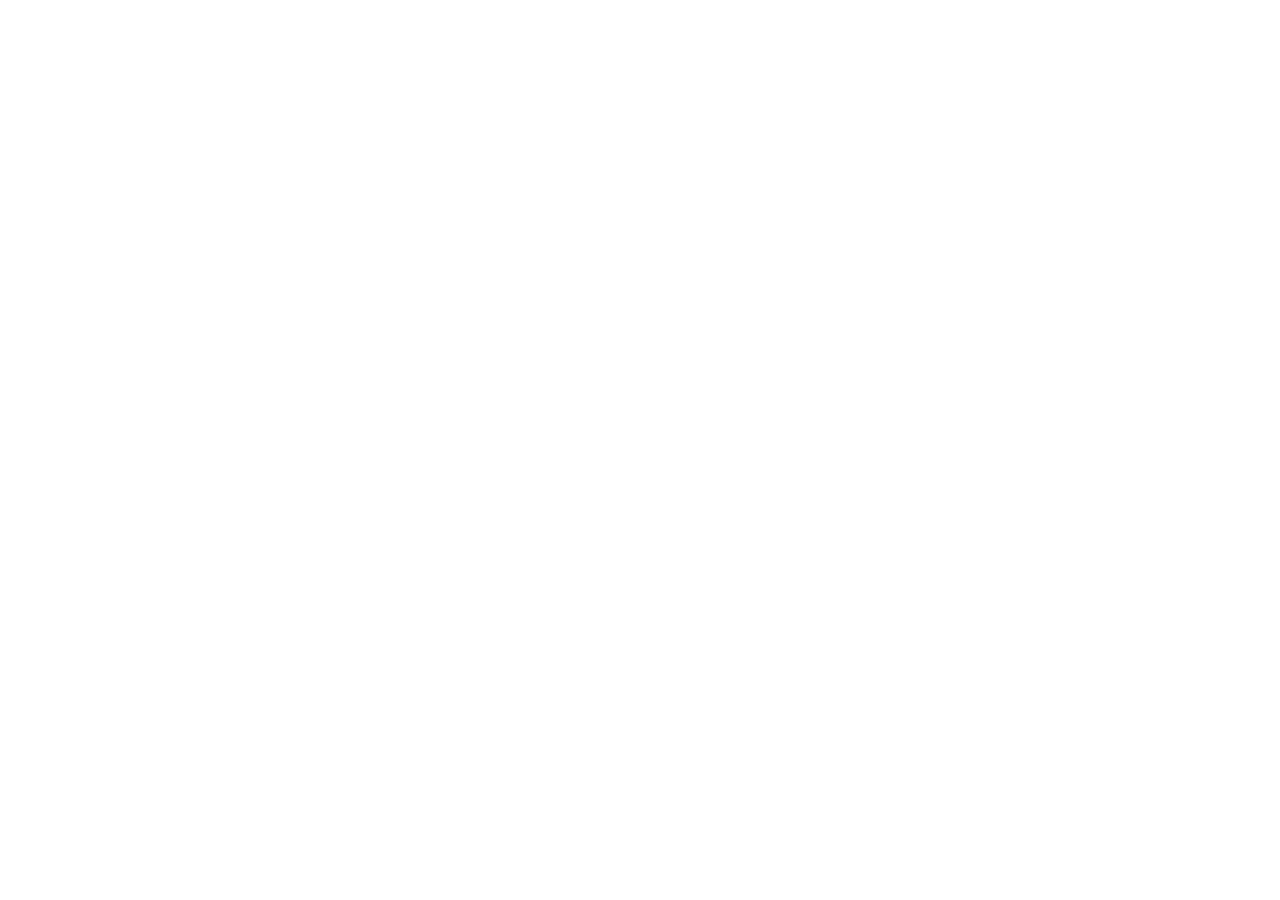
==== commit 26d12166: "Fix asset paths for GitHub Pages project site" ====
--- a/index.html
+++ b/index.html
@@ -21,10 +21,10 @@
       href="https://fonts.googleapis.com/css2?family=DM+Sans:wght@400;500;600;700&family=Cormorant+Garamond:ital,wght@0,500;0,600;1,500&family=Playfair+Display:wght@400;500;600&display=swap"
       rel="stylesheet"
     />
-    <script type="module" crossorigin src="/assets/main-JdEcLT1z.js"></script>
-    <link rel="modulepreload" crossorigin href="/assets/styles-Bk2eVYjl.js">
-    <link rel="modulepreload" crossorigin href="/assets/App-BiT5MxZ3.js">
-    <link rel="stylesheet" crossorigin href="/assets/styles-DM1XpY5y.css">
+    <script type="module" crossorigin src="/ParivaarWebsite/assets/main-JdEcLT1z.js"></script>
+    <link rel="modulepreload" crossorigin href="/ParivaarWebsite/assets/styles-Bk2eVYjl.js">
+    <link rel="modulepreload" crossorigin href="/ParivaarWebsite/assets/App-BiT5MxZ3.js">
+    <link rel="stylesheet" crossorigin href="/ParivaarWebsite/assets/styles-DM1XpY5y.css">
   </head>
   <body>
     <div id="root"></div>
